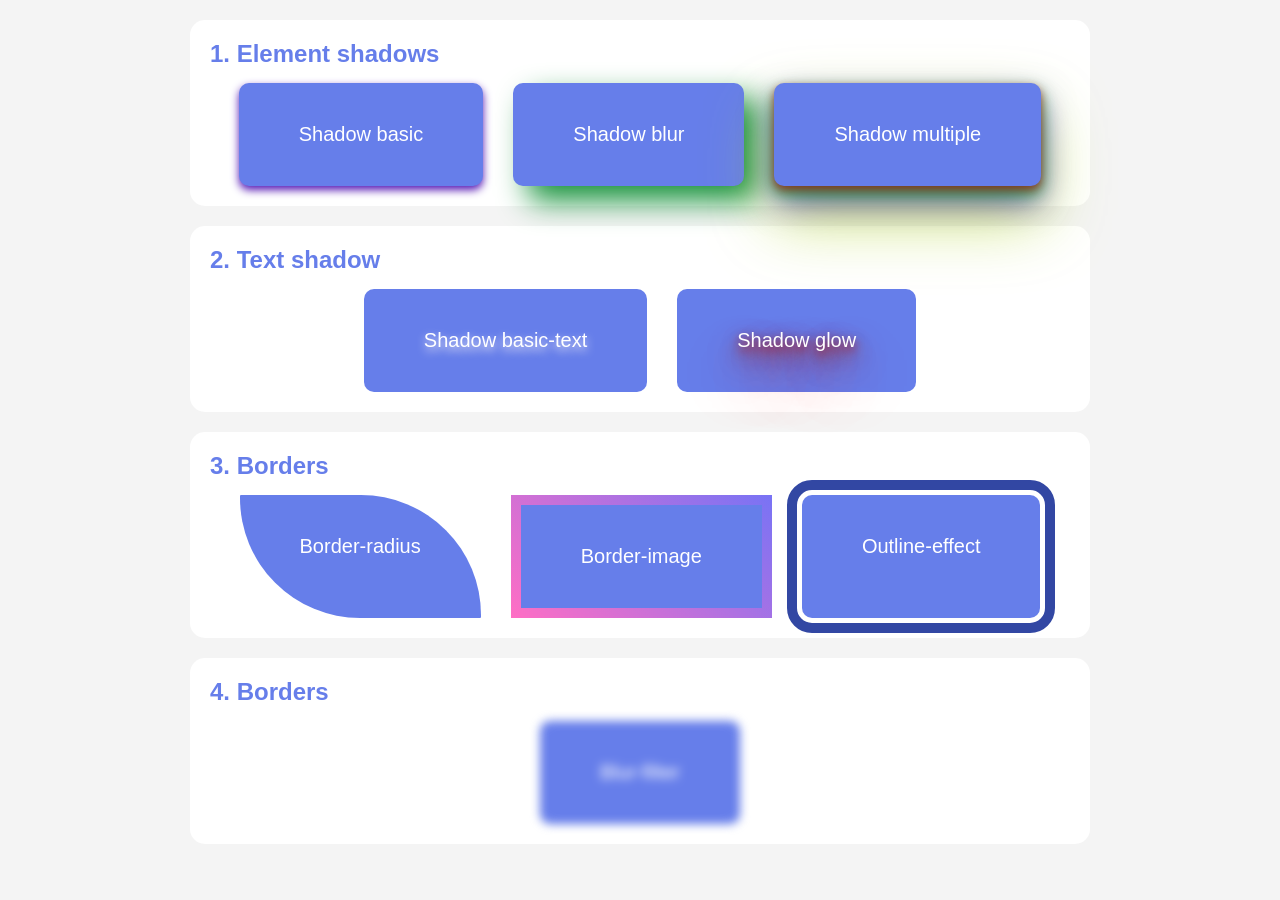
==== DecorativeCss/index.html @ 6f8f30c7 "feat: decorative css" ====
<!DOCTYPE html>
<html lang="en">
<head>
    <meta charset="UTF-8">
    <meta name="viewport" content="width=device-width, initial-scale=1.0">
    <title>DecorativeCSS</title>
    <link rel="stylesheet" href="style.css">
</head>
<body>
    <div class="container">
        <section class="main-section">
            <h2 class="bg-section__title">1. Element shadows</h2>
            <div class="example-row">
                <div class="example-box shadow-basic">Shadow basic</div>
                <div class="example-box shadow-blur">Shadow blur</div>
                <div class="example-box shadow-multiple">Shadow multiple</div>
            </div>
        </section>

        <section class="main-section">
            <h2 class="bg-section__title">2. Text shadow</h2>
            <div class="example-row">
                <div class="example-box shadow-basic-text">Shadow basic-text</div>
                <div class="example-box shadow-glow">Shadow glow</div>
            </div>
        </section>

        <section class="main-section">
            <h2 class="bg-section__title">3. Borders </h2>
            <div class="example-row">
                <div class="example-box border-radius">Border-radius</div>
                <div class="example-box border-image">Border-image</div>
                <div class="example-box outline-effect">Outline-effect</div>
            </div>
        </section>

        <section class="main-section">
            <h2 class="bg-section__title">4. Borders </h2>
            <div class="example-row">
                <div class="example-box blur-filter">Blur-filter</div>
            </div>
        </section>
    </div>
</body>
</html>
---- DecorativeCss/style.css ----
*{
    box-sizing: border-box;
    margin: 0;
    padding: 0;
}

body{
    font-family: Arial, Helvetica, sans-serif;
    background: #f4f4f4;
    padding: 20px;

}

.container{
    max-width: 900px;
    margin: 0 auto;
}

.main-section{
    background: #fff;
    padding: 20px;
    margin-bottom: 20px;
    border-radius: 15px;
}

.bg-section__title{
    font-size: 24px;
    margin-bottom: 15px;
    color: #667eea;
}

.example-row{
    display: flex;
    gap: 30px;
    justify-content: center;
}

.example-box{
    background: #667eea;
    color: #fff;
    padding: 40px 60px;
    border-radius: 10px;
    font-size: 20px;
    text-align: center;
}

.shadow-basic{
    box-shadow: 0px 4px 8px rgba(85, 22, 180, 0.999);
}

.shadow-blur{
    box-shadow: 15px 15px 30px rgba(22, 146, 59, 0.999);
}

.shadow-multiple{
    box-shadow: 0px 4px 8px rgba(181, 9, 9, 0.67),
    0px 8px 16px rgba(18, 177, 42, 0.755),
    0px 16px 32px rgba(37, 15, 179, 0.71),
    0px 32px 64px rgba(184, 215, 60, 0.73);
}

.shadow-basic-text{
    text-shadow: 0px 4px 8px rgba(241, 238, 246, 0.999);
}

.shadow-glow{
    text-shadow: 0px 4px 8px rgba(181, 9, 9, 0.67),
    0px 8px 16px rgba(177, 55, 18, 0.755),
    0px 16px 32px rgba(179, 15, 15, 0.992),
    0px 32px 64px rgba(242, 6, 6, 0.99);
}

.border-radius{
    border-radius: 1px 120px 1px 120px;
    border
}

.border-image{
    border: 10px solid;
    border-image: linear-gradient(45deg, #ff6ec4, #7873f5) 10 round;
}

.outline-effect{
    outline: 10px solid #3247a3;
    outline-offset: 5px;
}


.blur-filter{
    filter: blur(5px);
}
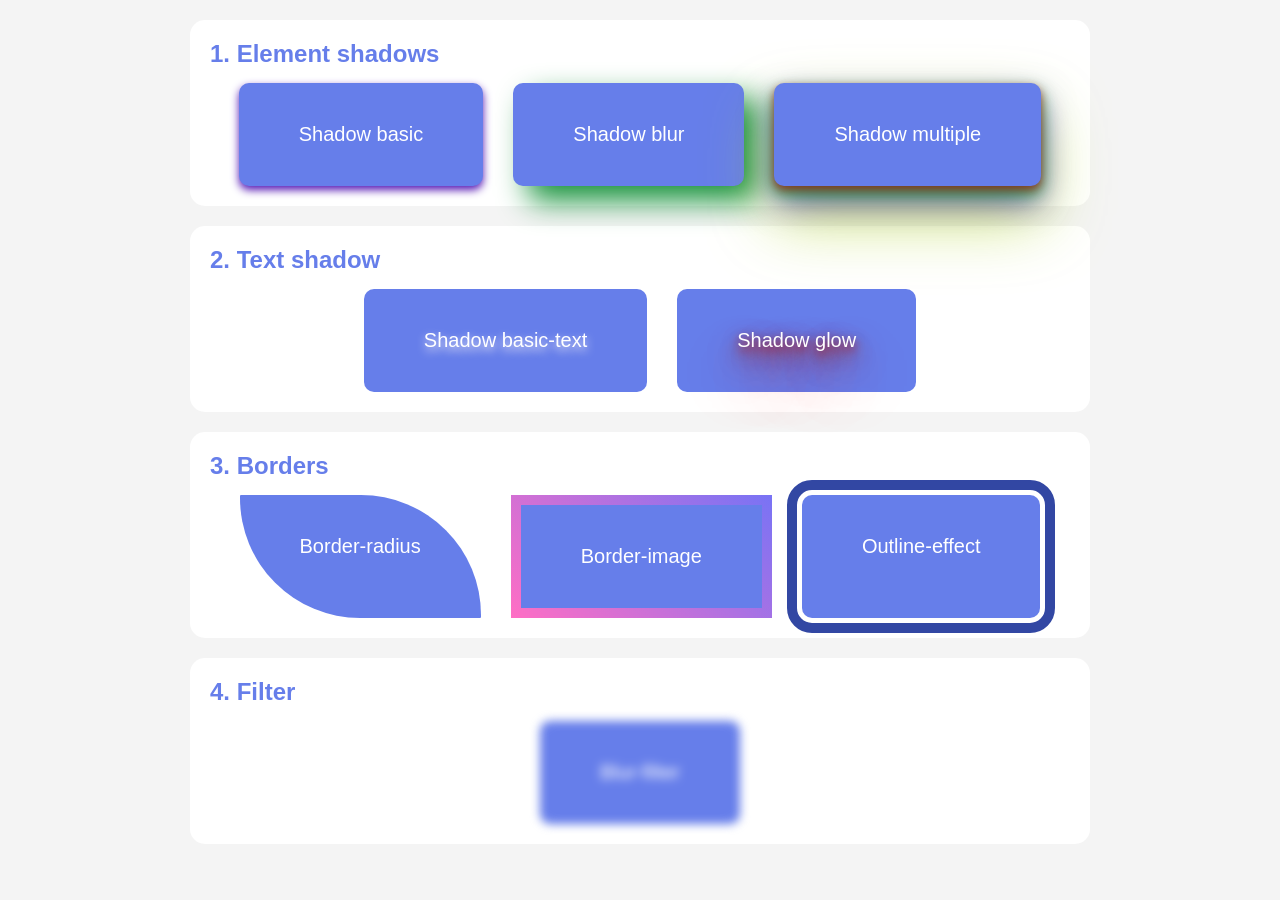
==== commit 0b2ff212: "feat: rename filter" ====
--- a/DecorativeCss/index.html
+++ b/DecorativeCss/index.html
@@ -35,7 +35,7 @@
         </section>
 
         <section class="main-section">
-            <h2 class="bg-section__title">4. Borders </h2>
+            <h2 class="bg-section__title">4. Filter </h2>
             <div class="example-row">
                 <div class="example-box blur-filter">Blur-filter</div>
             </div>
